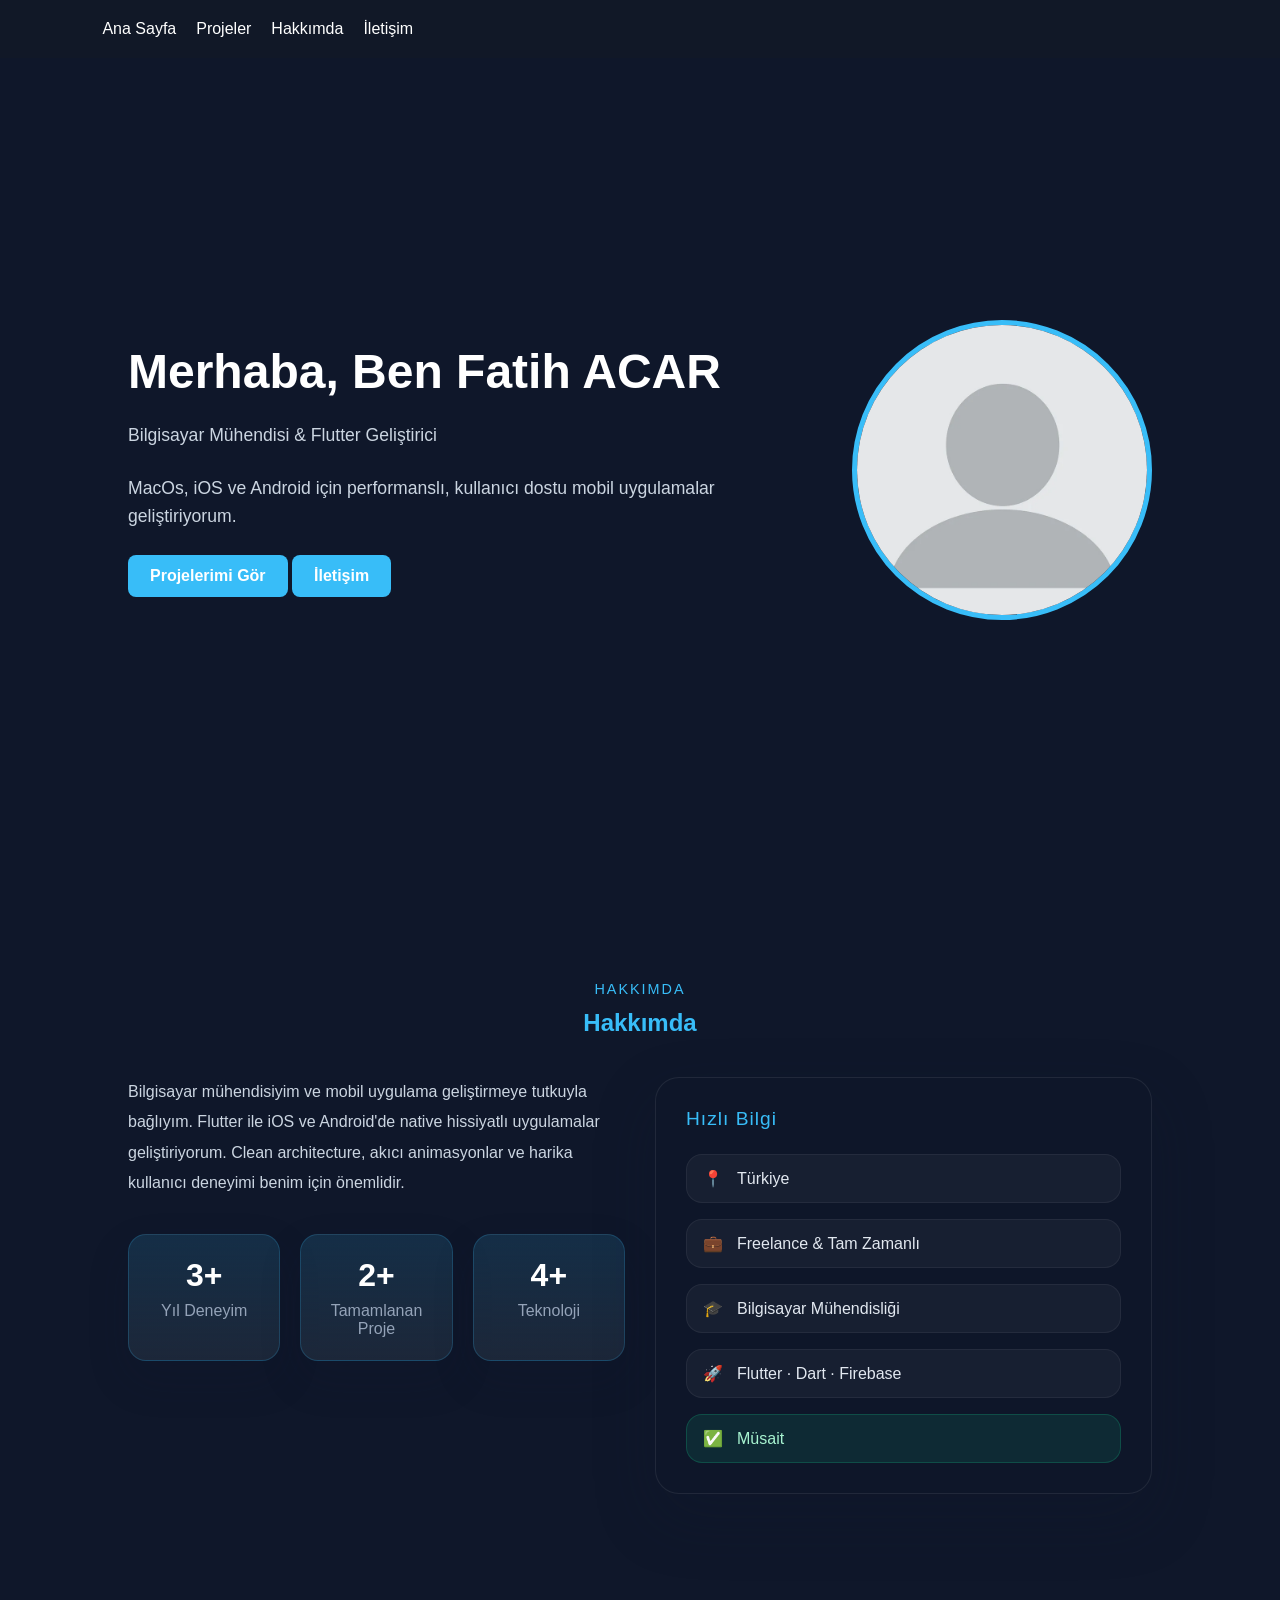
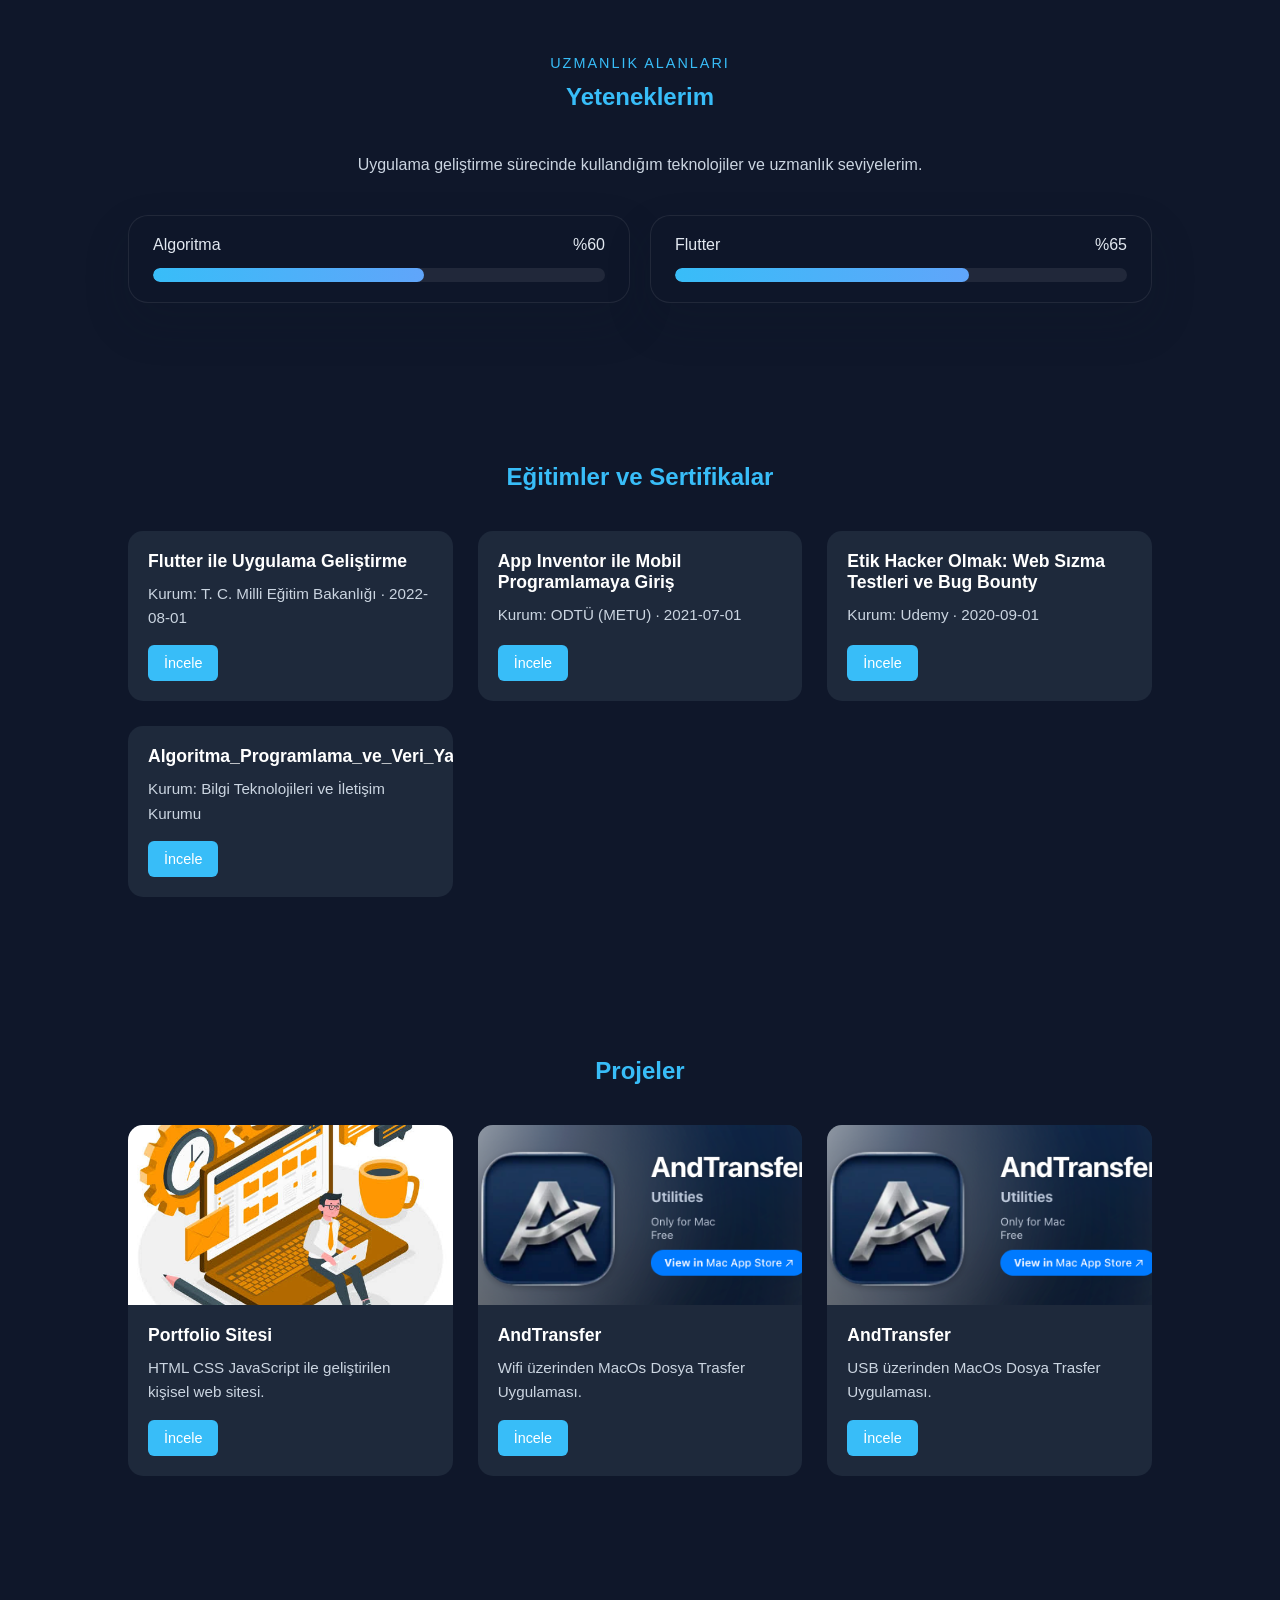
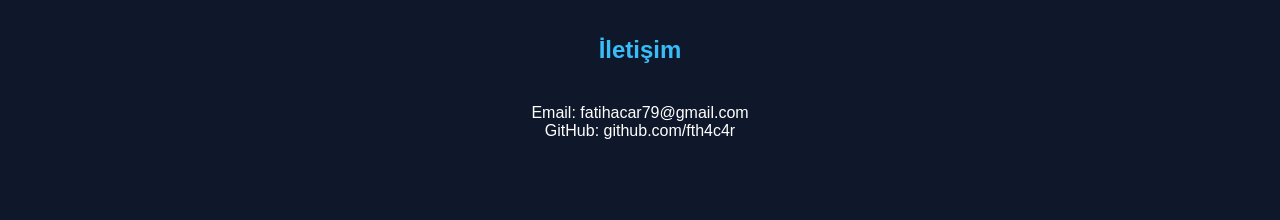
==== index.html @ d4f12c0d "Update section titles and navigation links in HTML" ====
<!DOCTYPE html>
<html lang="tr">
<head>
    <meta charset="UTF-8">
    <meta name="viewport" content="width=device-width, initial-scale=1.0">
    <title>Fatih ACAR</title>

    <link rel="stylesheet" href="css/style.css">
</head>
<body>

<nav>
    

    <ul>
        <li><a href="#home">Ana Sayfa</a></li>
       
        <li><a href="#projects">Projeler</a></li>
         <li><a href="#about">Hakkımda</a></li>
        <li><a href="#contact">İletişim</a></li>
    </ul>
</nav>

<section id="home" class="hero">

    <div class="hero-content">
        <h1>Merhaba, Ben Fatih ACAR</h1>

        <p> Bilgisayar Mühendisi & Flutter Geliştirici</p>
        <p>MacOs, iOS ve Android için performanslı, kullanıcı dostu mobil uygulamalar geliştiriyorum.</p>
        <a href="#projects" class="btn">
            Projelerimi Gör
        </a>
         <a href="#contact" class="btn">
            İletişim
        </a>
    </div>

    <img src="images/avatar.png" alt="Profil">
</section>

<section id="about">

    <div class="section-header">
        <p class="section-label">HAKKIMDA</p>
        <h2>Hakkımda</h2>
    </div>

    <div class="about-grid">
        <div>
            <p>
                Bilgisayar mühendisiyim ve mobil uygulama geliştirmeye tutkuyla bağlıyım. Flutter ile iOS ve Android'de native hissiyatlı uygulamalar geliştiriyorum. Clean architecture, akıcı animasyonlar ve harika kullanıcı deneyimi benim için önemlidir.
            </p>

            <div class="about-stats">
                <div class="stat-card">
                    <strong>3+</strong>
                    <span>Yıl Deneyim</span>
                </div>
                <div class="stat-card">
                    <strong>2+</strong>
                    <span>Tamamlanan Proje</span>
                </div>
                <div class="stat-card">
                    <strong>4+</strong>
                    <span>Teknoloji</span>
                </div>
            </div>
        </div>

        <aside class="info-card">
            <div class="info-card-title">Hızlı Bilgi</div>
            <ul class="info-list">
                <li><span>📍</span> Türkiye</li>
                <li><span>💼</span> Freelance & Tam Zamanlı</li>
                <li><span>🎓</span> Bilgisayar Mühendisliği</li>
                <li><span>🚀</span> Flutter · Dart · Firebase</li>
                <li class="available"><span>✅</span> Müsait</li>
            </ul>
        </aside>
    </div>

</section>



<section id="skills">

    <div class="section-header">
        <p class="section-label">UZMANLIK ALANLARI</p>
        <h2>Yeteneklerim</h2>
    </div>

    <p class="skills-desc">
        Uygulama geliştirme sürecinde kullandığım teknolojiler ve uzmanlık seviyelerim.
    </p>

    <div class="skills-list" id="skillContainer"></div>

</section>

<section id="achievements">

    <h2>Eğitimler ve Sertifikalar</h2>
  <p class="skills-desc">
       
    </p>

    <div class="projects" id="achievementContainer"></div>

</section>







<section id="projects">

    <h2>Projeler</h2>

    <div class="projects" id="projectContainer"></div>

</section>

<section id="contact">

    <h2>İletişim</h2>

    <p>Email: fatihacar79@gmail.com </p>
    <p>GitHub: github.com/fth4c4r</p>

</section>

<script src="js/app.js"></script>

</body>
</html>
---- css/style.css ----
*{
    margin:0;
    padding:0;
    box-sizing:border-box;
    font-family:Segoe UI,sans-serif;
}

html{
    scroll-behavior:smooth;
}

body{
    background:#0f172a;
    color:#fff;
    width:100%;
    overflow-x:hidden; /* Yatayda kaydırma çubuğu çıkmasını ve ekranın sağa doğru taşmasını engeller */
}

nav{
    position:fixed;
    top:0;
    width:100%;
    display:flex;
    justify-content:space-between;
    align-items:center;
    padding:20px 8%;
    background:#111827;
    z-index:1000;
}

.logo{
    color:#38bdf8;
    font-size:24px;
    font-weight:bold;
}

nav ul{
    display:flex;
    gap:20px;
    list-style:none;
}

nav a{
    text-decoration:none;
    color:white;
    transition: color 0.2s;
}

nav a:hover{
    color:#38bdf8;
}

.hero{
    min-height:100vh;
    display:flex;
    justify-content:space-around;
    align-items:center;
    padding:120px 10% 80px; /* Üst boşluk fixed menünün altında kalmaması için artırıldı */
    gap: 40px;
}

.hero img{
    width:300px;
    height:300px;
    object-fit: cover;
    border-radius:50%;
    border:5px solid #38bdf8;
    flex-shrink: 0;
}

.hero-content{
    flex: 1;
    min-width: 300px;
}

.hero-content h1{
    font-size:3rem;
    margin-bottom:20px;
    line-height: 1.2;
}

.hero-content p{
    margin-bottom:25px;
    color:#cbd5e1;
    font-size: 1.1rem;
    line-height: 1.6;
}

.btn{
    display:inline-block;
    background:#38bdf8;
    color:white;
    text-decoration:none;
    padding:12px 22px;
    border-radius:8px;
    font-weight: 600;
    transition: background 0.2s;
}

.btn:hover{
    background:#0ea5e9;
}

.section-header{
    text-align:center;
    margin-bottom:40px;
}

.section-label{
    color:#38bdf8;
    letter-spacing:2px;
    font-size:.9rem;
    margin-bottom:12px;
    display:inline-block;
}

.about-grid{
    display:grid;
    grid-template-columns: repeat(auto-fit, minmax(320px, 1fr)); /* Sabit 2 sütun yerine esnek ve kırılgan olmayan yapı */
    gap:30px;
    align-items:start;
}

.about-grid p{
    line-height:1.9;
    color:#cbd5e1;
    max-width:720px;
}

.about-stats{
    display:grid;
    grid-template-columns: repeat(auto-fit, minmax(140px, 1fr)); /* Küçük ekranlarda otomatik alt alta geçer */
    gap:20px;
    margin-top:35px;
}

.stat-card{
    background:linear-gradient(180deg, rgba(56,189,248,.14), rgba(30,41,59,.9));
    border:1px solid rgba(56,189,248,.2);
    border-radius:18px;
    padding:22px;
    text-align:center;
    box-shadow:0 18px 40px rgba(15,23,42,.18);
}

.stat-card strong{
    display:block;
    font-size:2rem;
    margin-bottom:8px;
    color:#fff;
}

.stat-card span{
    color:#94a3b8;
}

.info-card{
    background:rgba(15,23,42,.92);
    border:1px solid rgba(255,255,255,.08);
    border-radius:24px;
    padding:30px;
    box-shadow:0 24px 60px rgba(15,23,42,.25);
}

.info-card-title{
    font-size:1.2rem;
    margin-bottom:24px;
    color:#38bdf8;
    letter-spacing:1px;
}

.info-list{
    list-style:none;
    display:grid;
    gap:16px;
}

.info-list li{
    display:flex;
    align-items:center;
    gap:14px;
    color:#e2e8f0;
    padding:14px 16px;
    border-radius:16px;
    background:rgba(255,255,255,.04);
    border:1px solid rgba(255,255,255,.06);
}

.info-list li.available{
    background:rgba(16,185,129,.12);
    border-color:rgba(16,185,129,.25);
    color:#a7f3d0;
}

.skills-desc{
    max-width:760px;
    margin:0 auto 35px;
    color:#cbd5e1;
    text-align:center;
    line-height:1.8;
}

.skills-list{
    display:grid;
    grid-template-columns:repeat(auto-fit,minmax(300px,1fr));
    gap:20px;
}

.skill-item{
    background:rgba(15,23,42,.9);
    border:1px solid rgba(255,255,255,.08);
    border-radius:20px;
    padding:20px 24px;
    box-shadow:0 20px 45px rgba(15,23,42,.2);
}

.skill-title{
    display:flex;
    justify-content:space-between;
    align-items:center;
    margin-bottom:14px;
    color:#e2e8f0;
}

.skill-bar{
    width:100%;
    height:14px;
    background:rgba(255,255,255,.08);
    border-radius:999px;
    overflow:hidden;
}

.skill-fill{
    display:block;
    height:100%;
    width:0%;
    border-radius:999px;
    background:linear-gradient(90deg, #38bdf8, #60a5fa);
    transition:width .9s ease;
}

.skill-100{width:100%;}
.skill-75{width:75%;}
.skill-60{width:60%;}

.achievement-grid{
    display:grid;
    grid-template-columns: repeat(auto-fit, minmax(280px, 1fr)); /* Mobilde alt alta gelmesi için güncellendi */
    gap:24px;
    margin-top:30px;
}

.achievement-card{
    background:rgba(15,23,42,.92);
    border:1px solid rgba(255,255,255,.06);
    border-radius:28px;
    padding:28px;
    box-shadow:0 24px 55px rgba(15,23,42,.22);
    transition:.3s;
}

.achievement-card:hover{
    transform:translateY(-6px);
    border-color:rgba(56,189,248,.3);
}

.achievement-index{
    display:inline-flex;
    align-items:center;
    justify-content:center;
    width:44px;
    height:44px;
    border-radius:14px;
    background:rgba(56,189,248,.16);
    color:#38bdf8;
    font-weight:700;
    margin-bottom:20px;
}

.achievement-card h3{
    margin-bottom:12px;
    font-size:1.15rem;
}

.achievement-meta{
    color:#94a3b8;
    margin-bottom:22px;
    line-height:1.75;
}

.achievement-link{
    color:#38bdf8;
    text-decoration:none;
    font-weight:600;
}

.achievement-link:hover{
    text-decoration:underline;
}

section{
    padding:80px 10%;
}

section h2{
    text-align:center;
    margin-bottom:40px;
    color:#38bdf8;
}

.projects{
    display:grid;
    grid-template-columns:repeat(auto-fit,minmax(280px,1fr)); /* Çok küçük kart görünümünü engellemek için minimum sınır 280px yapıldı */
    gap:25px;
    max-width:1200px;
    margin:0 auto;
}

.project-card{
    background:#1e293b;
    border-radius:15px;
    overflow:hidden;
    transition:.3s;
    height:100%;
    display:flex;
    flex-direction:column;
}

.project-card:hover{
    transform:translateY(-8px);
    box-shadow:0 12px 24px rgba(56,189,248,.15);
}

.project-card img{
    width:100%;
    height:180px;
    object-fit:cover;
    flex-shrink:0;
}

.project-content{
    padding:20px;
    flex-grow:1;
    display:flex;
    flex-direction:column;
}

.project-content h3{
    margin-bottom:10px;
    font-size:1.1rem;
}

.project-content p{
    margin-bottom:15px;
    color:#cbd5e1;
    flex-grow:1;
    font-size:0.95rem;
    line-height:1.6;
}

.project-btn{
    background:#38bdf8;
    color:white;
    text-decoration:none;
    padding:10px 16px;
    border-radius:6px;
    align-self:flex-start;
    font-size:0.9rem;
    transition:.2s;
}

.project-btn:hover{
    background:#0ea5e9;
}

#contact{
    text-align:center;
}


/* ==========================================================================
   YENİLENMİŞ RESPONSIVE KATMANI (MEDIA QUERIES)
   ========================================================================== */

/* 1. TABLET VE KÜÇÜK DIZÜSTÜ BİLGİSAYARLAR (Maksimum 1024px) */
@media(max-width: 1024px) {
    nav {
        padding: 20px 5%;
    }
    
    section {
        padding: 60px 5%;
    }
    
    .hero {
        padding: 120px 5% 60px;
    }
}

/* 2. MOBİL CİHAZLAR (Maksimum 768px) */
@media(max-width:768px){
    nav{
        flex-direction:column;
        gap:15px;
        padding: 15px 20px;
        position: static; /* Mobilde sayfa üstüne sabit kalıp içeriği kapatmaması için esnetildi */
    }

    nav ul {
        gap: 15px;
        flex-wrap: wrap;
        justify-content: center;
    }

    .hero{
        text-align:center;
        flex-direction: column-reverse; /* Mobilde önce yazı, sonra resim görünmesi için ideal dizilim */
        min-height: auto;
        padding-top: 40px;
    }

    .hero img{
        width: 240px;
        height: 240px;
        margin-top: 0;
    }

    .hero-content h1 {
        font-size: 2.2rem;
    }

    .about-grid {
        grid-template-columns: 1fr; /* Mobilde hakkımda yazısı ve info kartı alt alta gelir */
    }

    .about-stats {
        grid-template-columns: repeat(2, 1fr); /* İstatistikler mobilde 2'li düzen olur */
    }

    .projects{
        grid-template-columns: repeat(auto-fit, minmax(240px, 1fr));
        gap:20px;
    }

    .project-card img{
        height:160px;
    }
}

/* 3. KÜÇÜK MOBİL CİHAZLAR (Maksimum 480px) */
@media(max-width:480px){
    .hero-content h1 {
        font-size: 1.8rem;
    }

    .about-stats {
        grid-template-columns: 1fr; /* Çok küçük ekranlarda istatistikler tek sütun */
    }

    .skills-list {
        grid-template-columns: 1fr; /* Yetenekler listesi tek sütun */
    }

    .achievement-grid {
        grid-template-columns: 1fr; /* Başarılar tek sütun */
    }

    .projects{
        grid-template-columns: 1fr;
        gap:16px;
    }

    .project-card img{
        height:140px;
    }

    .project-content{
        padding:15px;
    }

    .project-content h3{
        font-size:1rem;
    }

    .project-content p{
        font-size:0.85rem;
    }

    .project-btn{
        padding:8px 14px;
        font-size:0.85rem;
        width: 100%; /* Mobilde butonun kolay tıklanması için tam genişlik */
        text-align: center;
    }
}
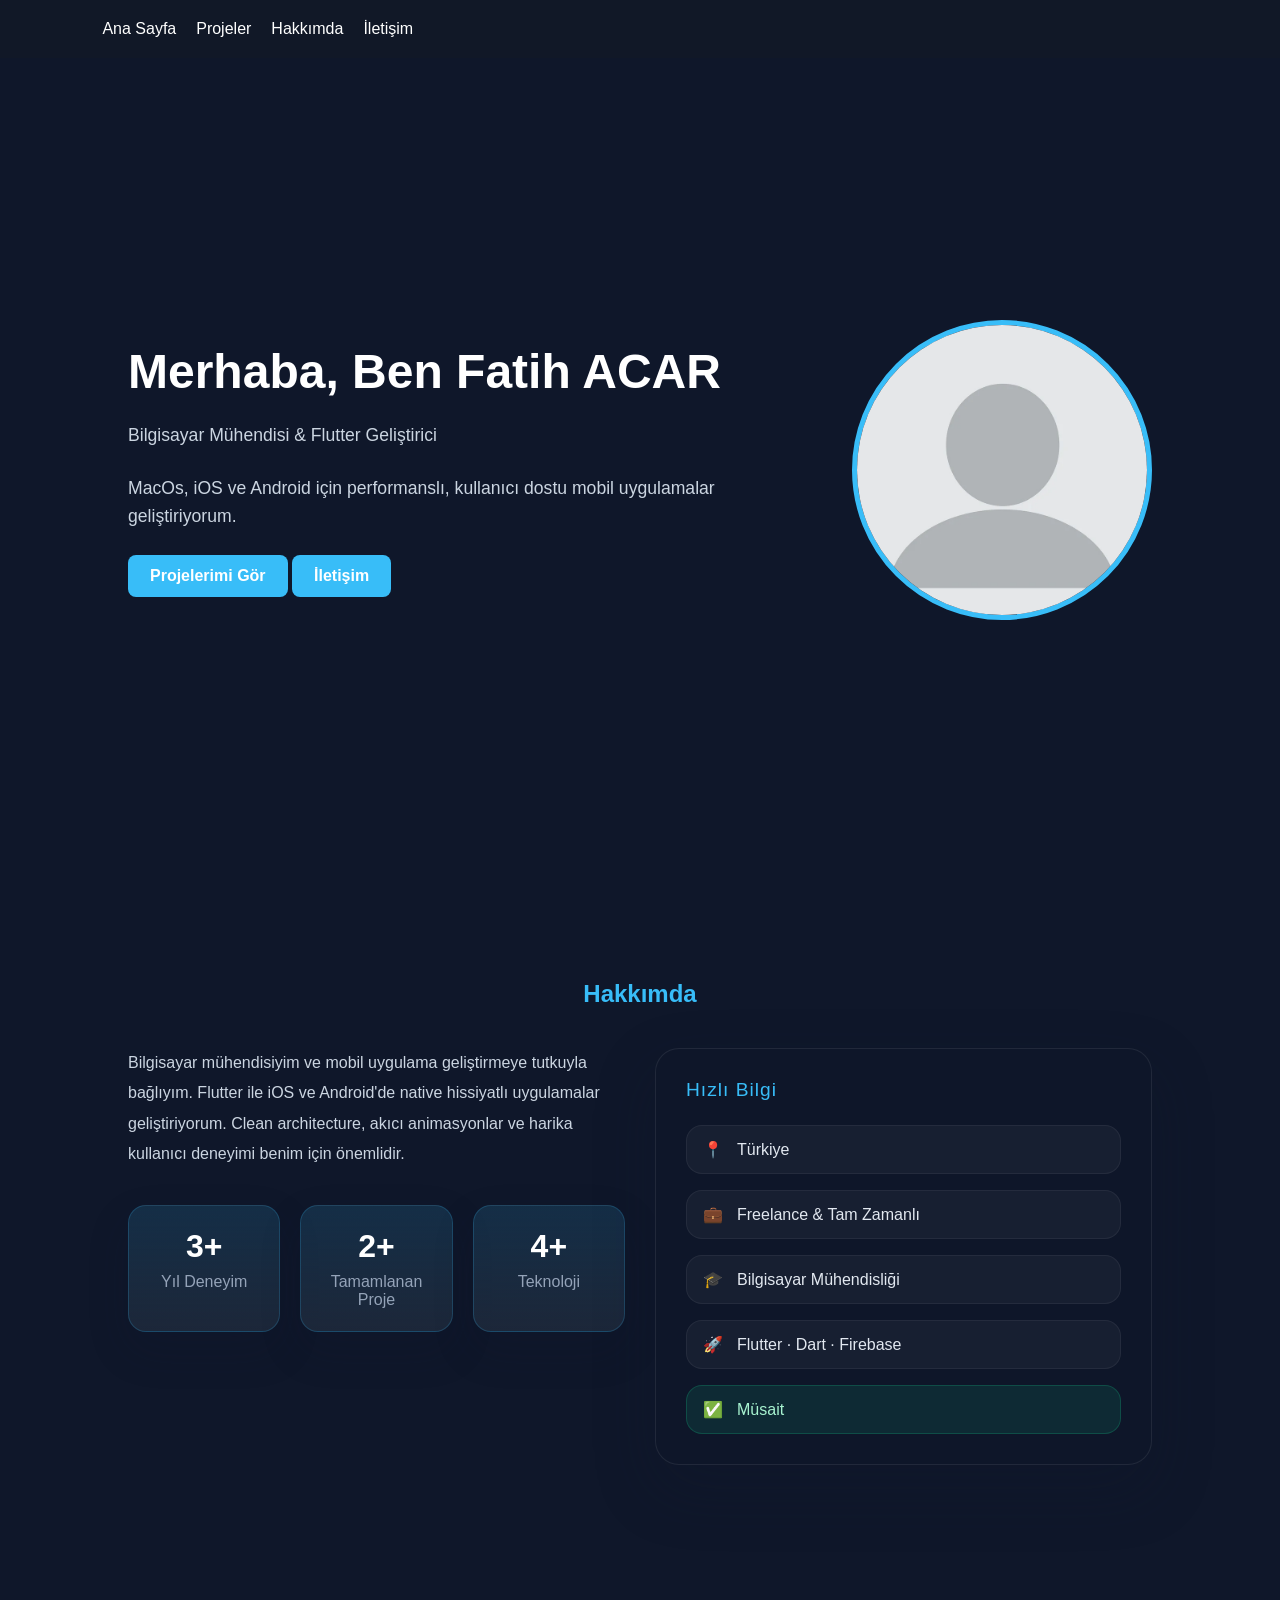
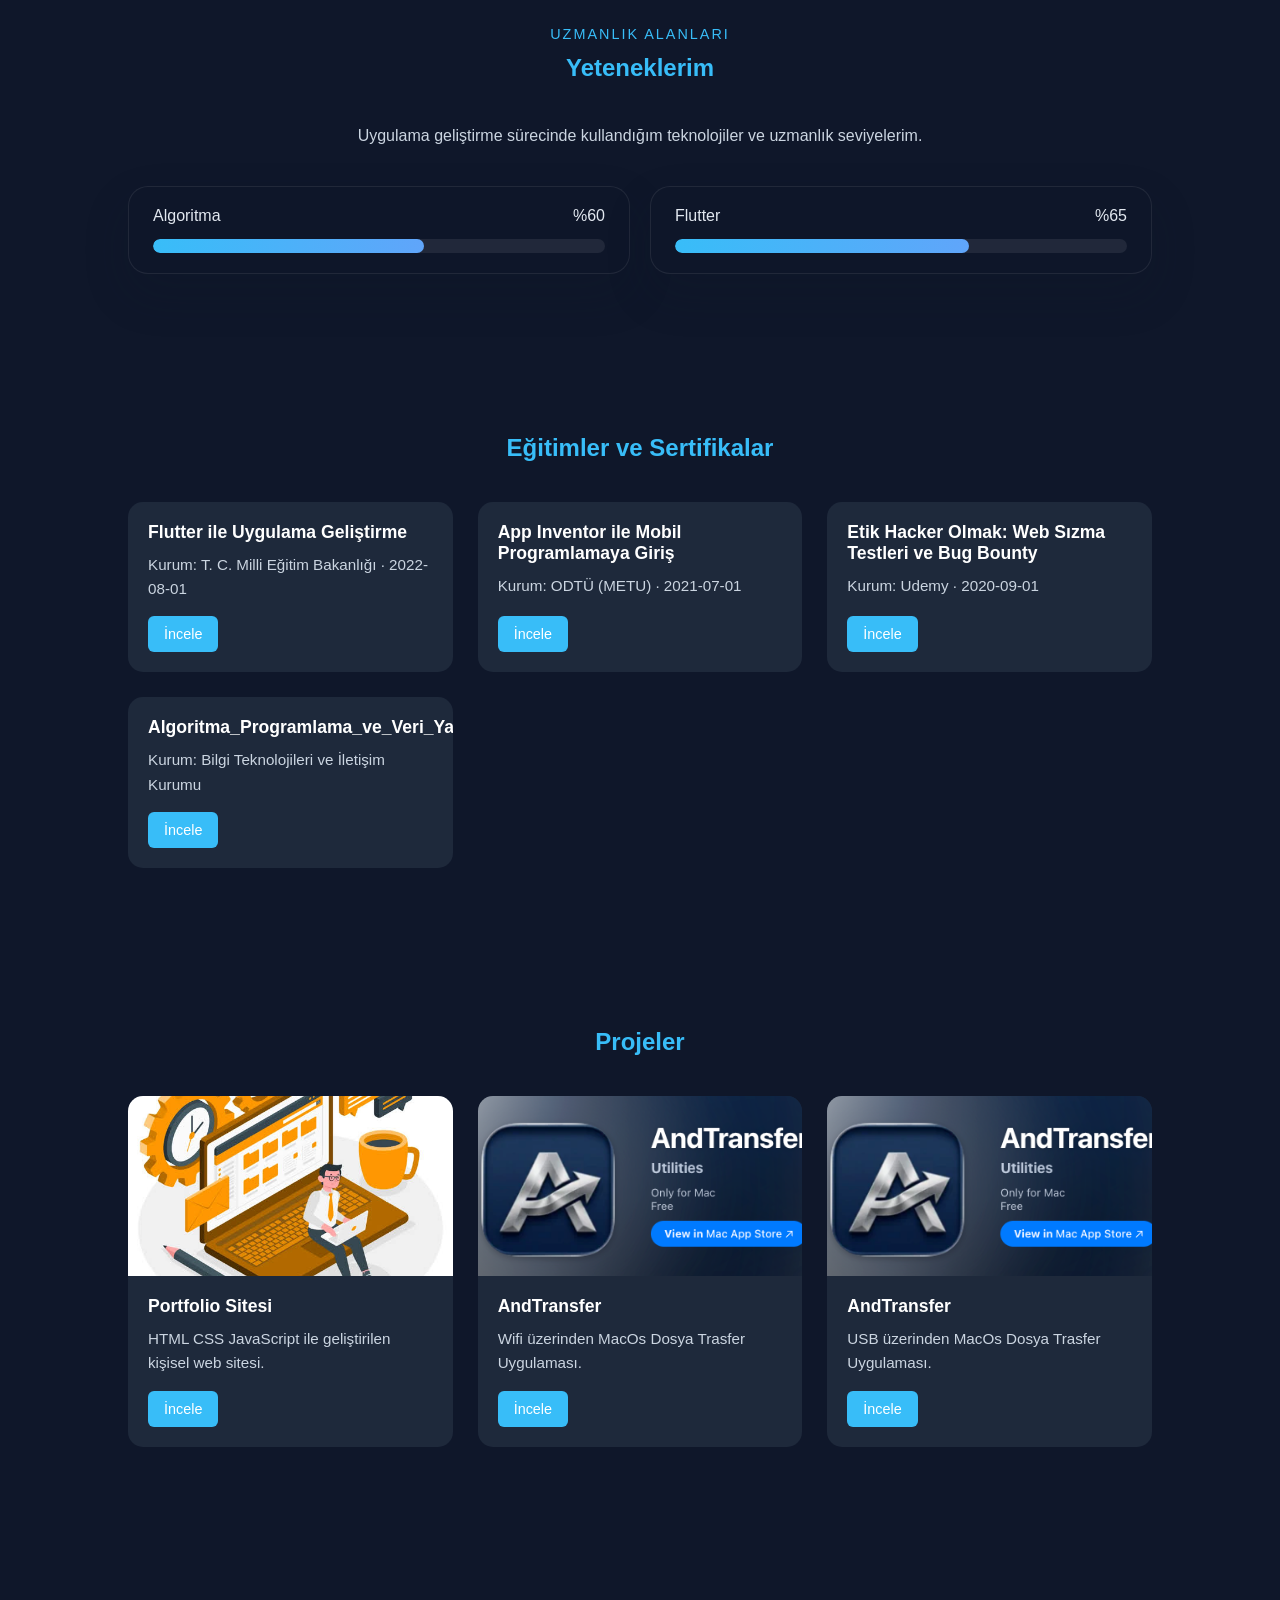
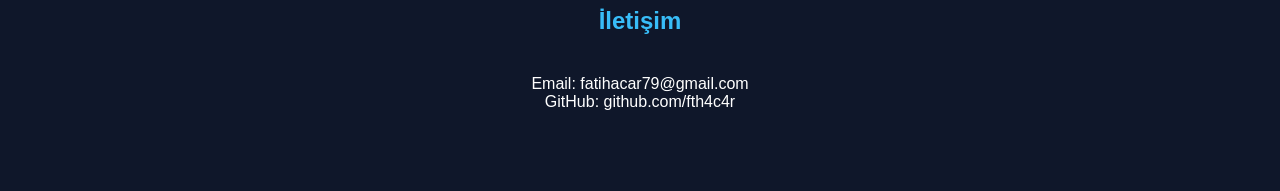
==== commit 6c638473: "Fix typo in 'Hakkımda' section label" ====
--- a/index.html
+++ b/index.html
@@ -42,7 +42,7 @@
 <section id="about">
 
     <div class="section-header">
-        <p class="section-label">HAKKIMDA</p>
+       
         <h2>Hakkımda</h2>
     </div>
 
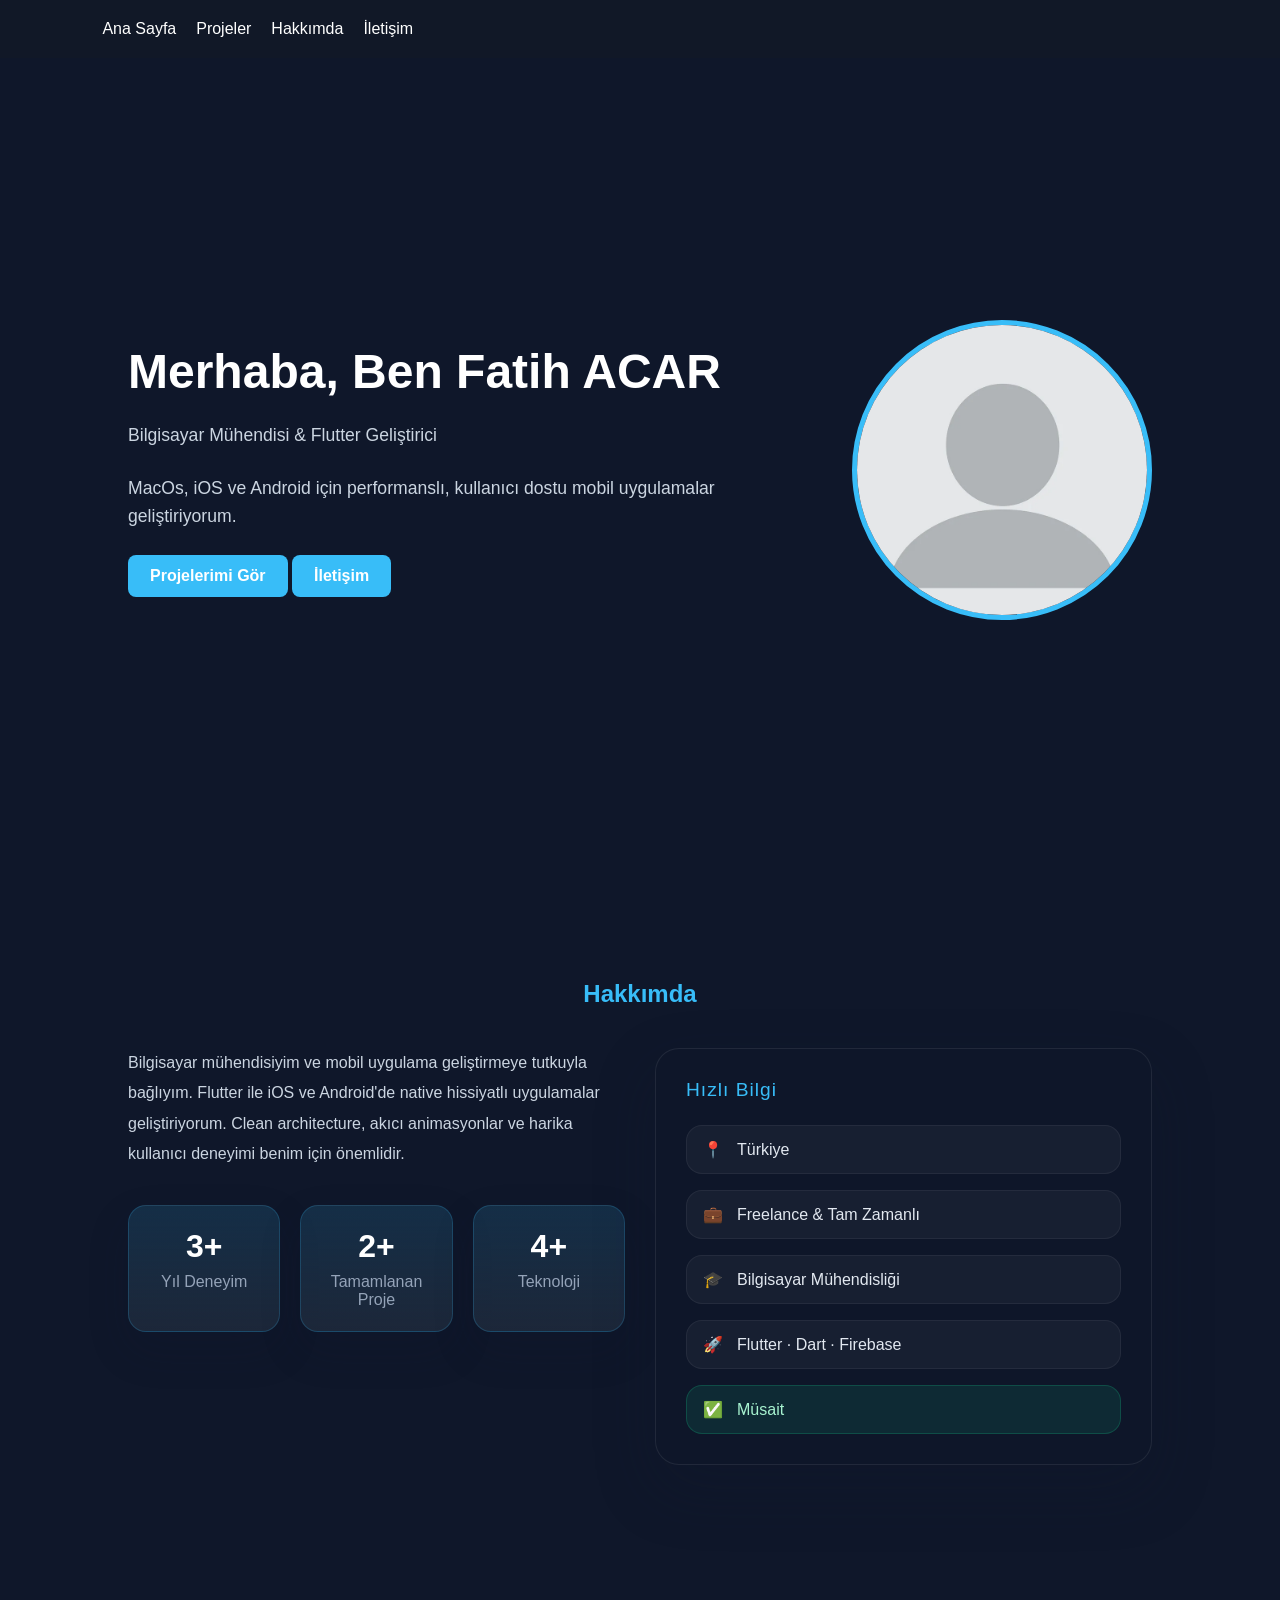
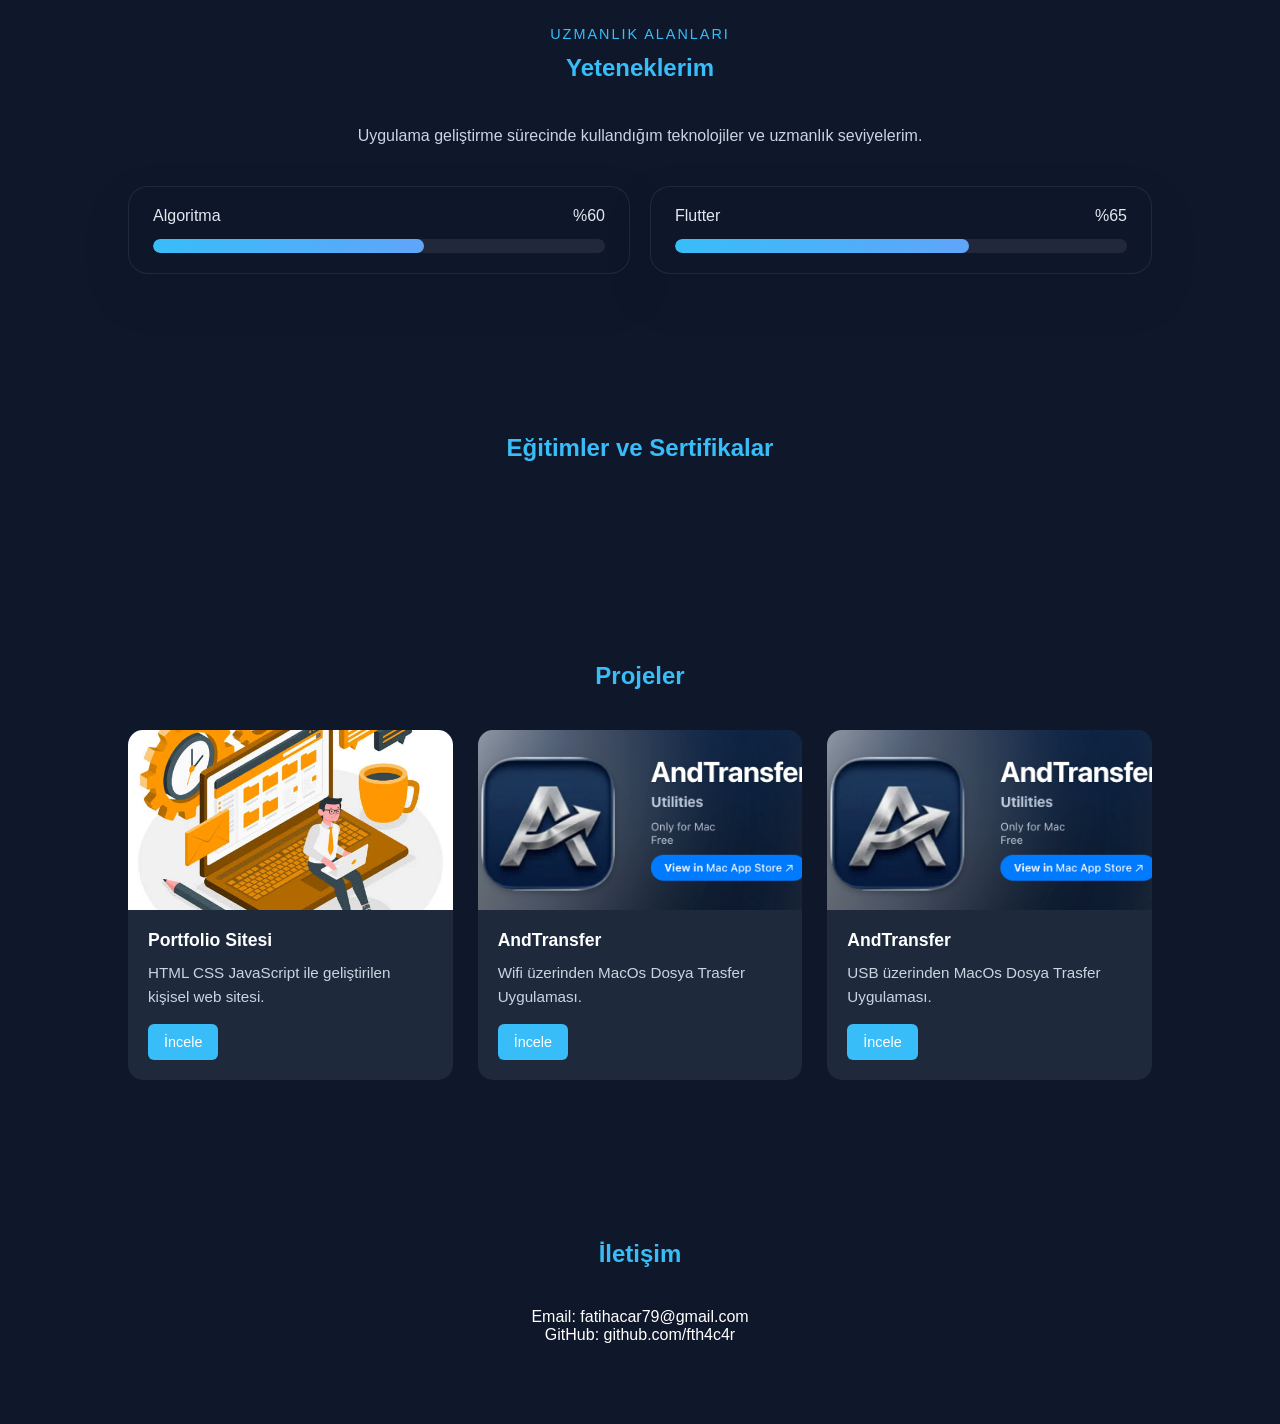
==== commit 602d9076: "Remove empty line in navigation section" ====
--- a/index.html
+++ b/index.html
@@ -11,7 +11,6 @@
 
 <nav>
     
-
     <ul>
         <li><a href="#home">Ana Sayfa</a></li>
        
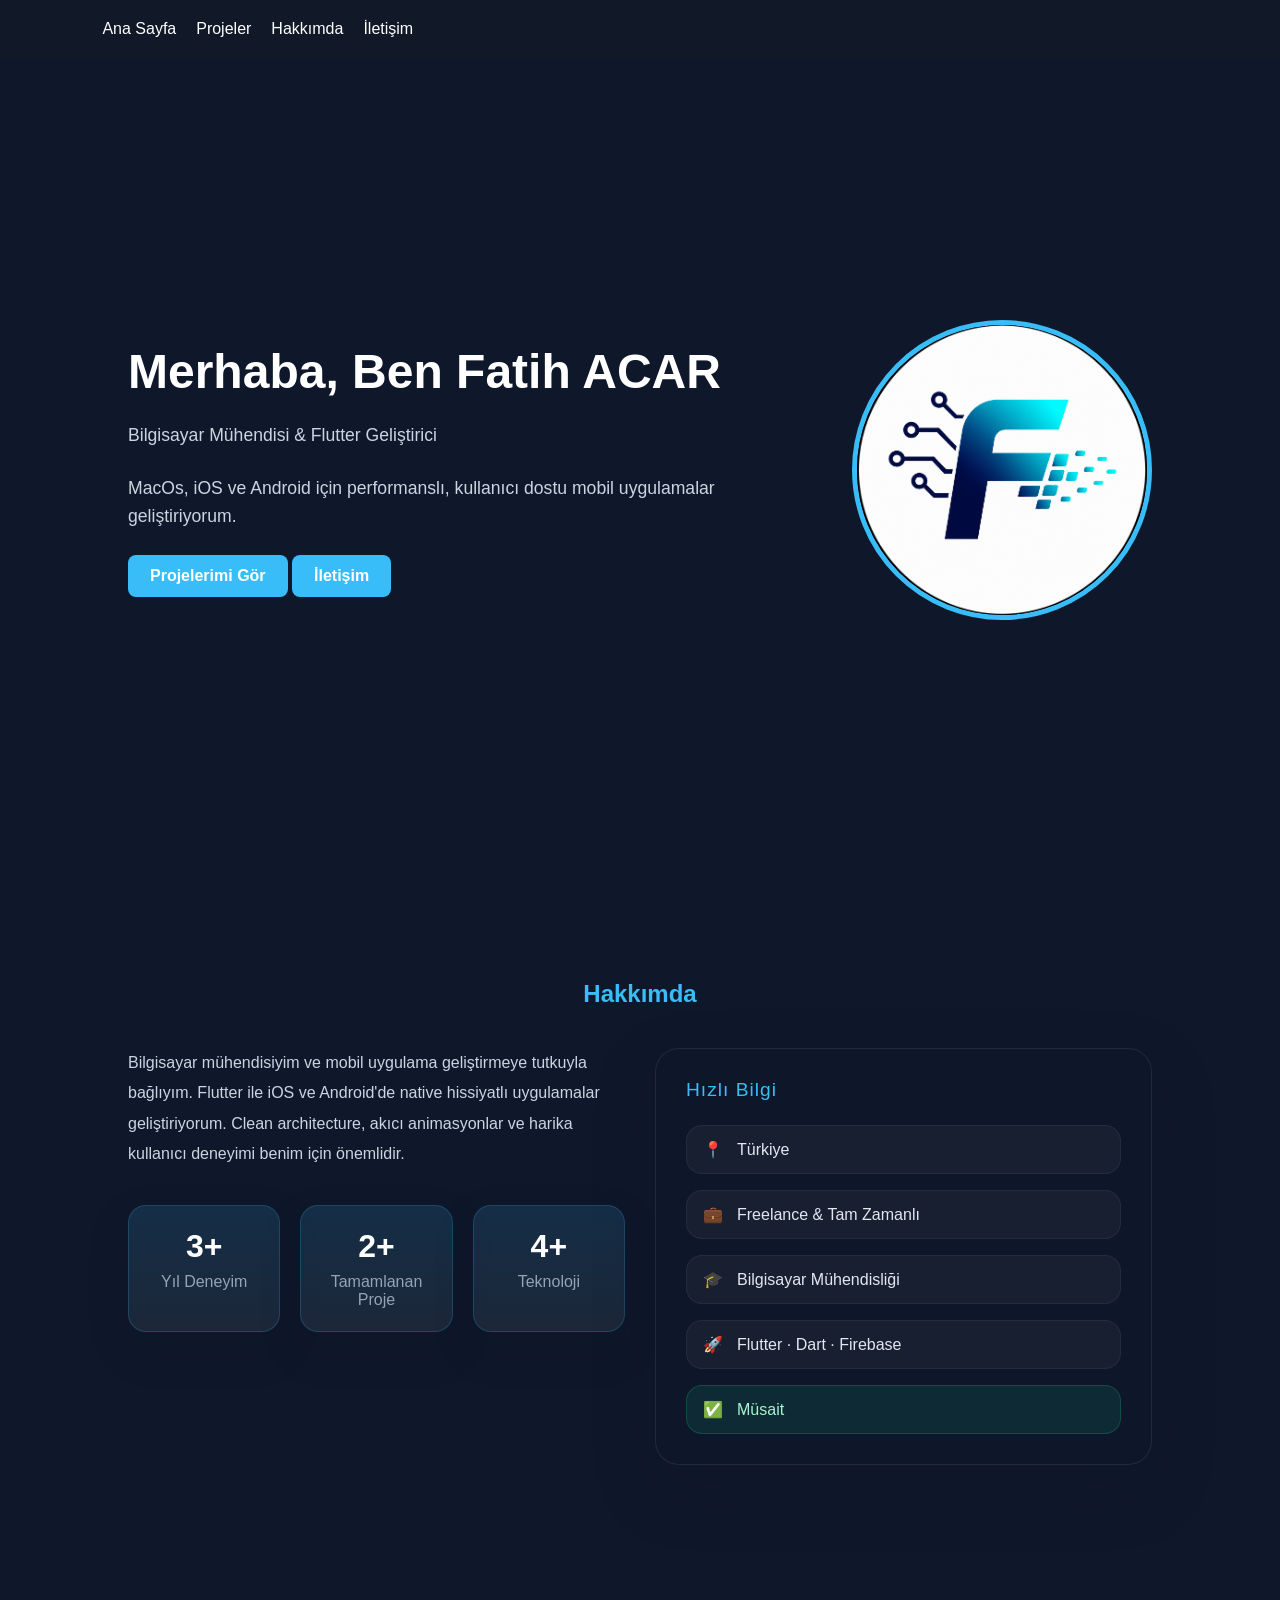
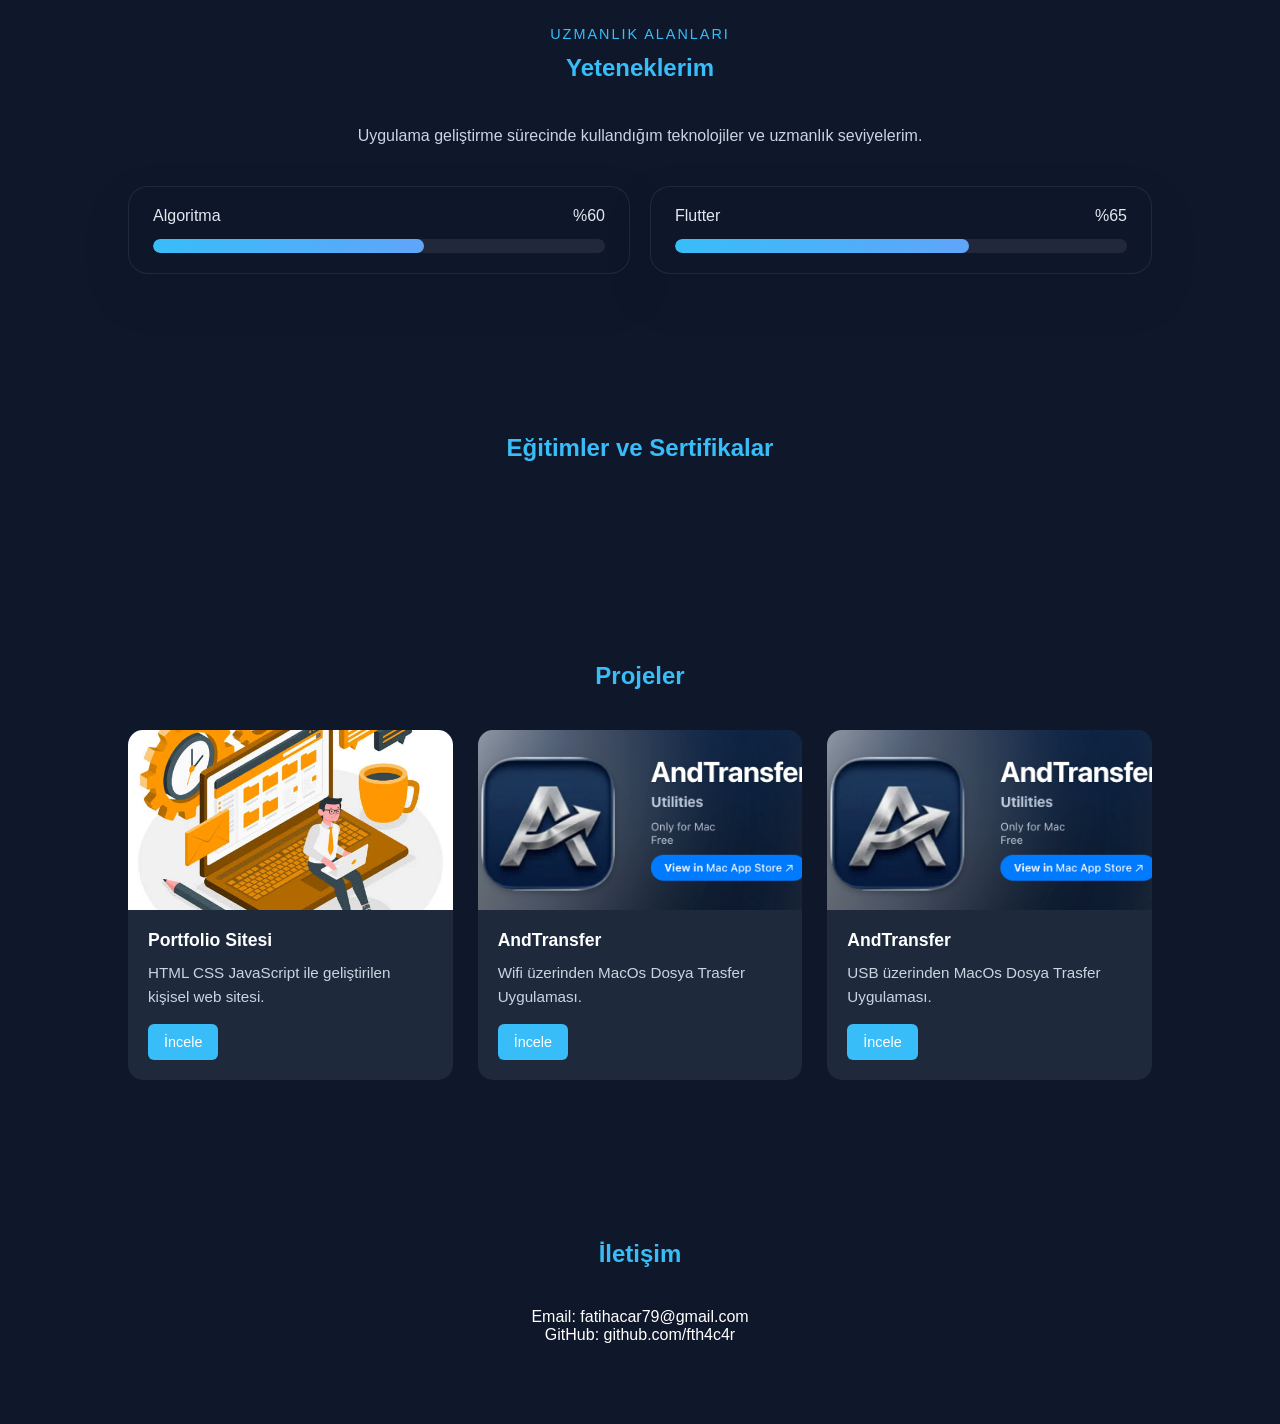
==== commit 41830cd2: "Change avatar image source to favicon.ico" ====
--- a/index.html
+++ b/index.html
@@ -4,7 +4,7 @@
     <meta charset="UTF-8">
     <meta name="viewport" content="width=device-width, initial-scale=1.0">
     <title>Fatih ACAR</title>
-
+ <link rel="icon" type="image/x-icon" href="images/favicon.ico">
     <link rel="stylesheet" href="css/style.css">
 </head>
 <body>
@@ -35,7 +35,7 @@
         </a>
     </div>
 
-    <img src="images/avatar.png" alt="Profil">
+    <img src="images/favicon.ico" alt="Profil">
 </section>
 
 <section id="about">
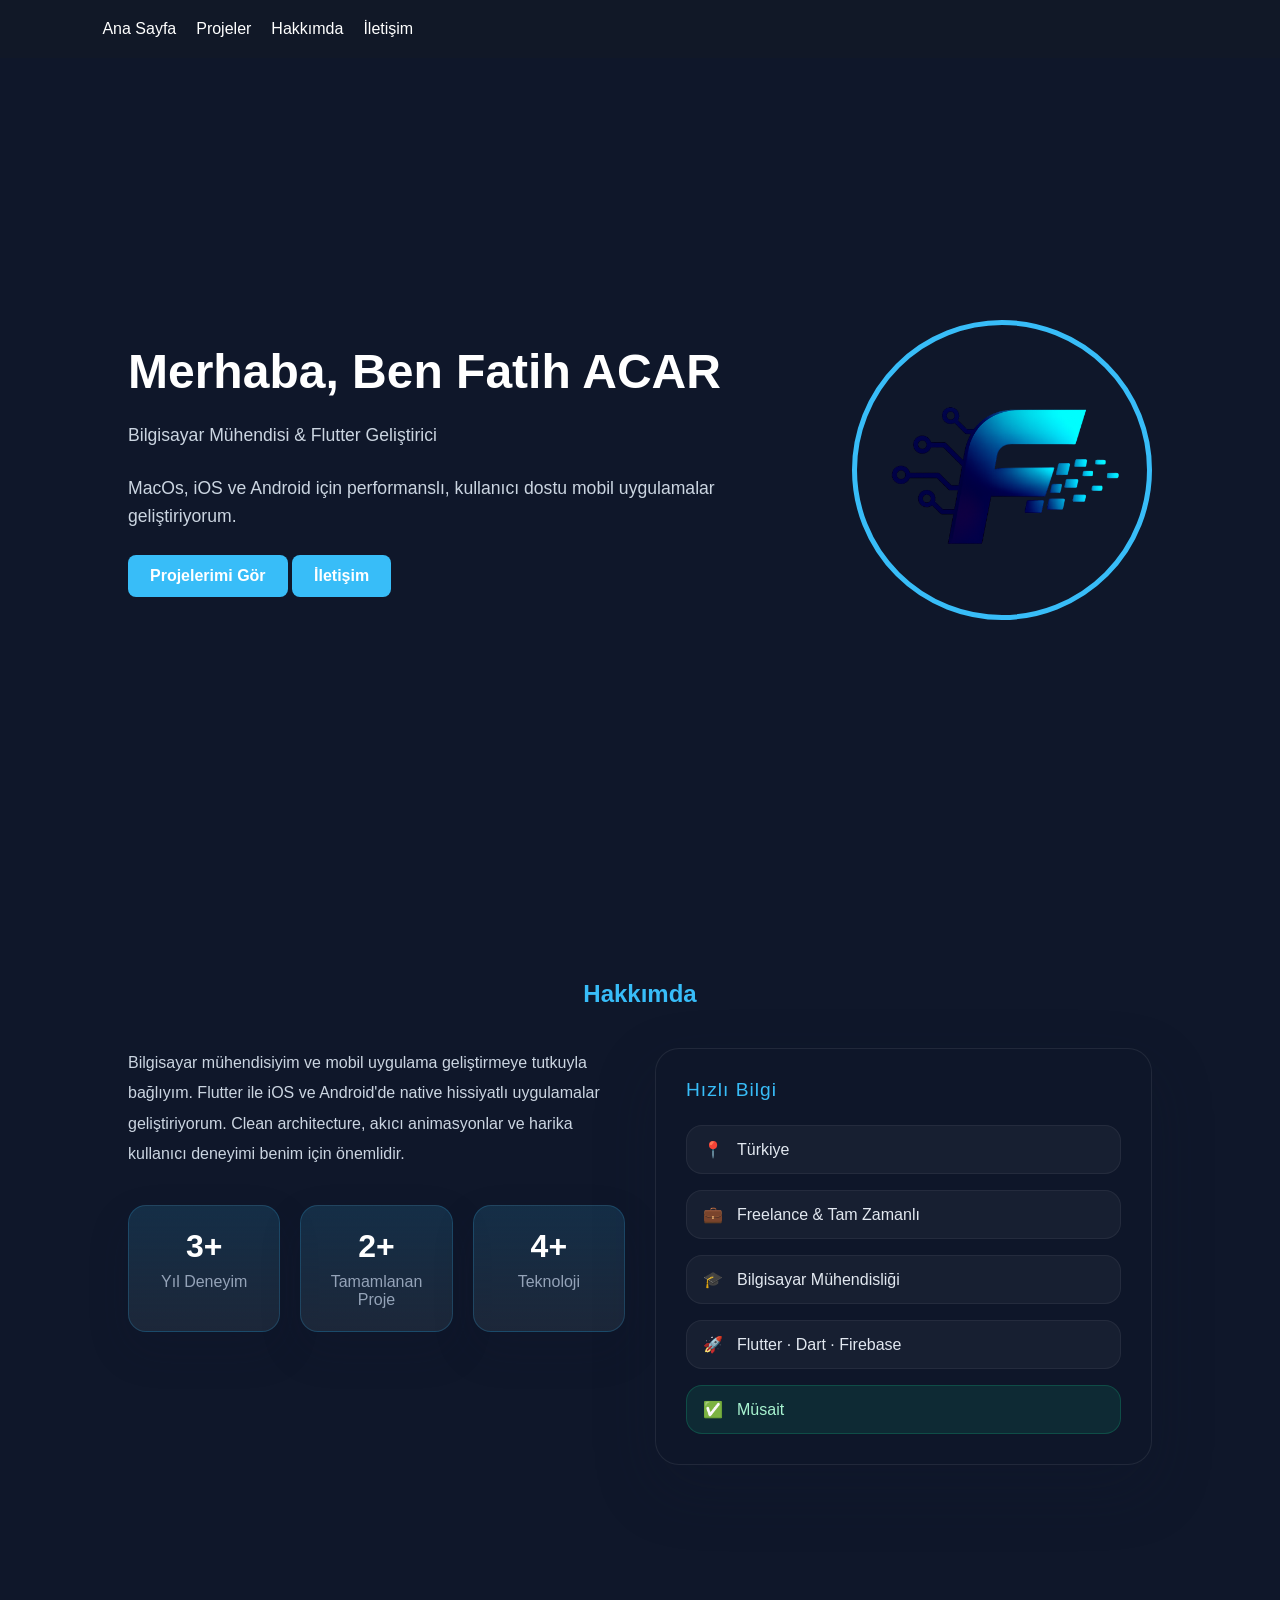
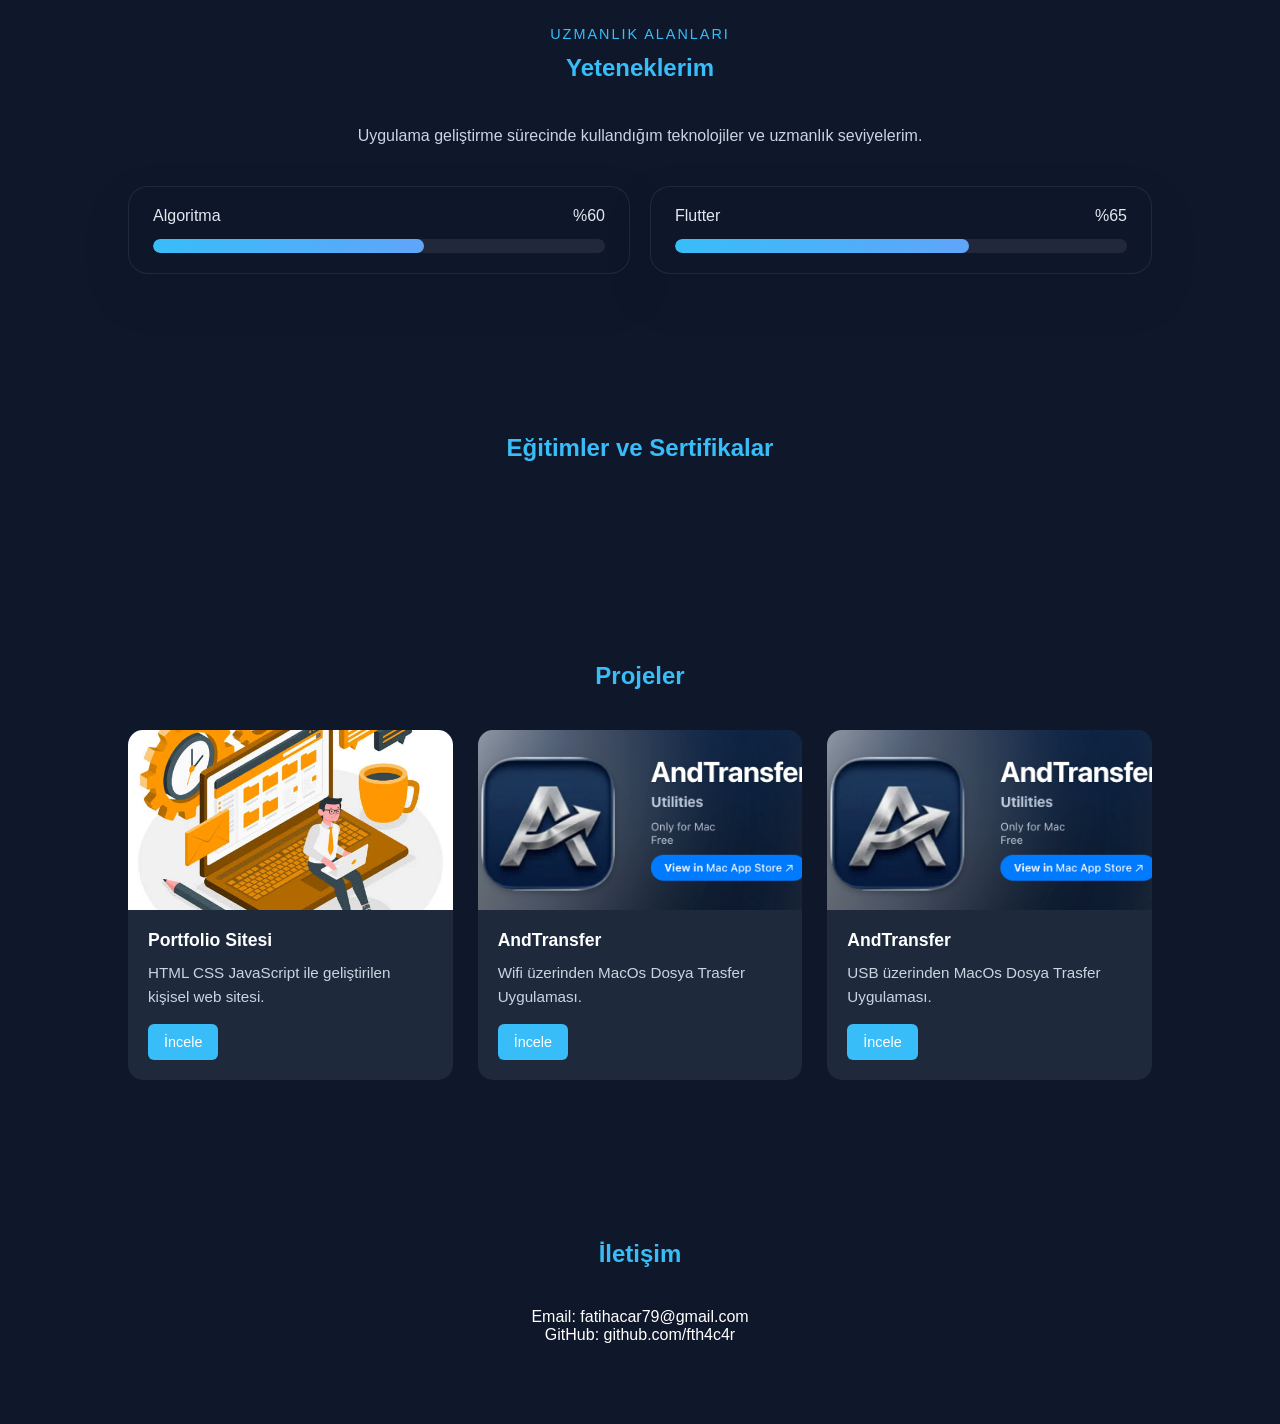
==== commit e47da429: "Rename projects div to achievements div" ====
--- a/index.html
+++ b/index.html
@@ -105,7 +105,7 @@
        
     </p>
 
-    <div class="projects" id="achievementContainer"></div>
+    <div class="achievements" id="achievementContainer"></div>
 
 </section>
 
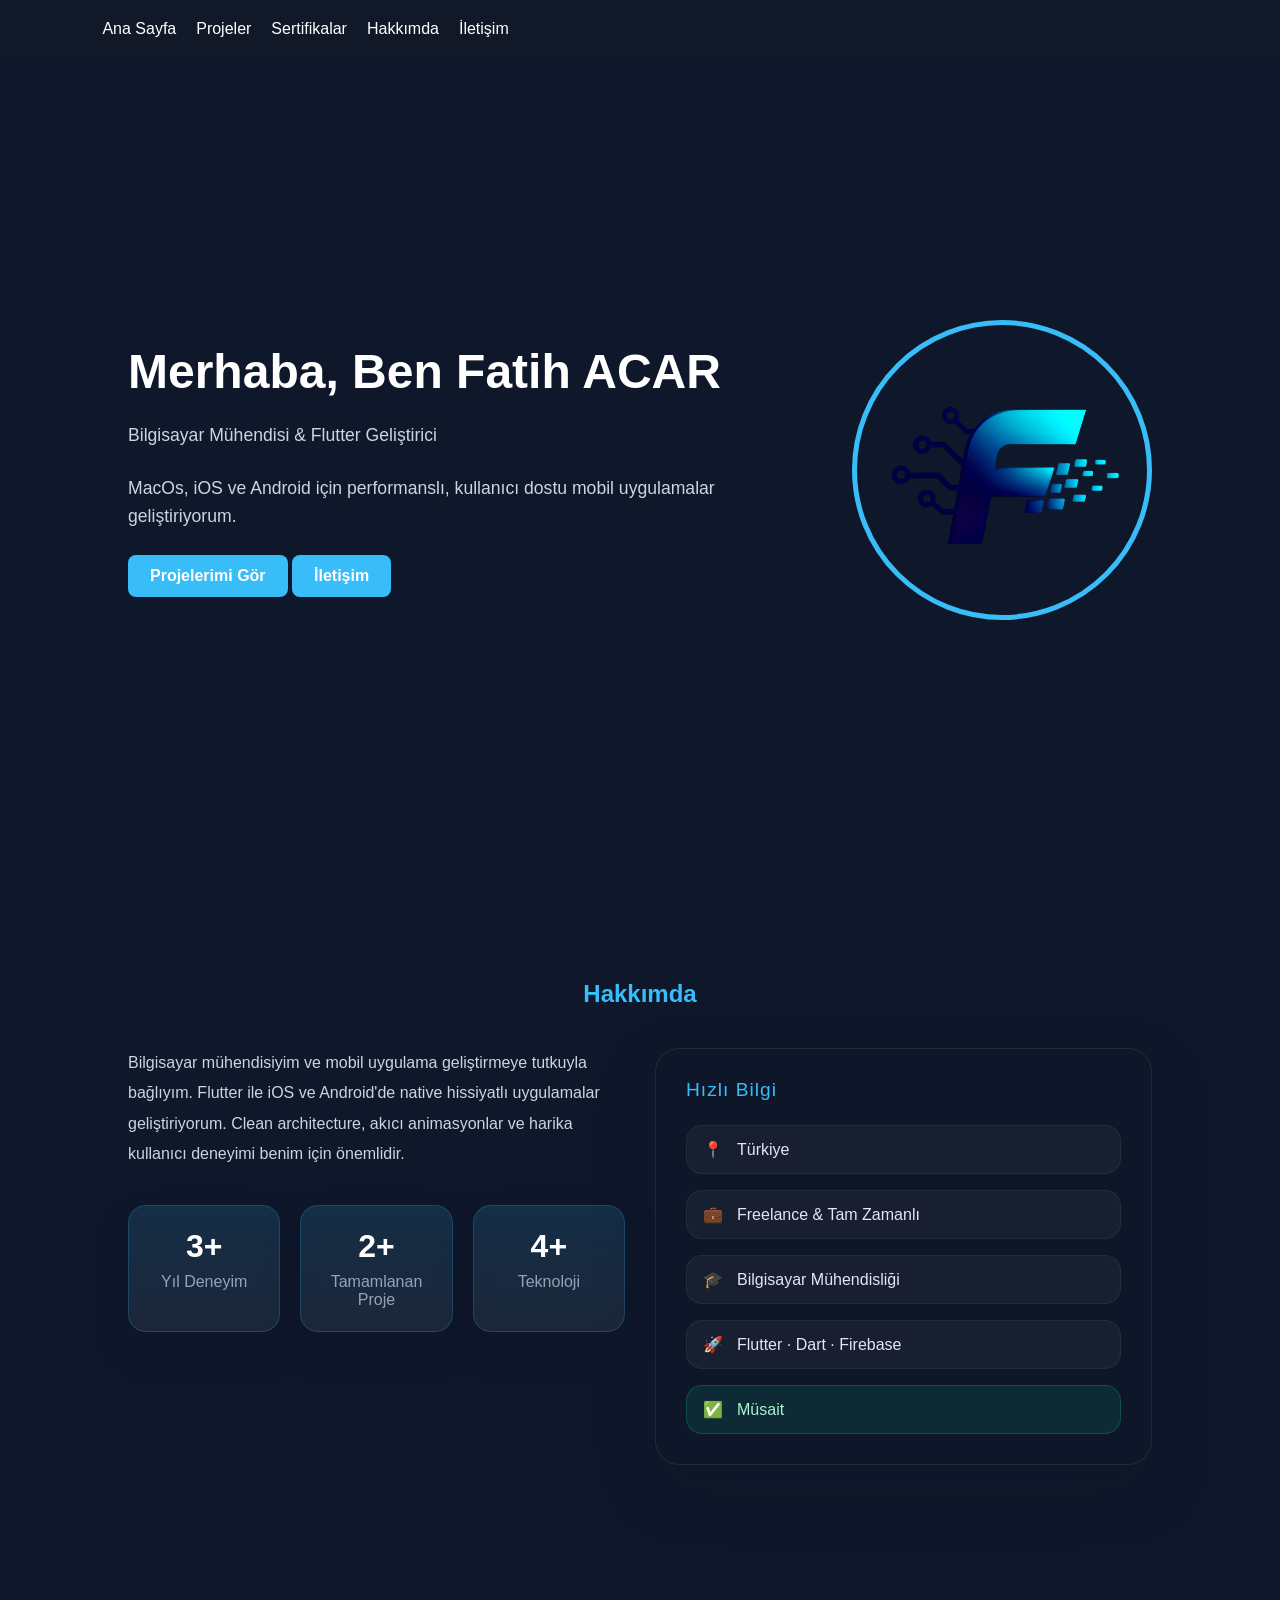
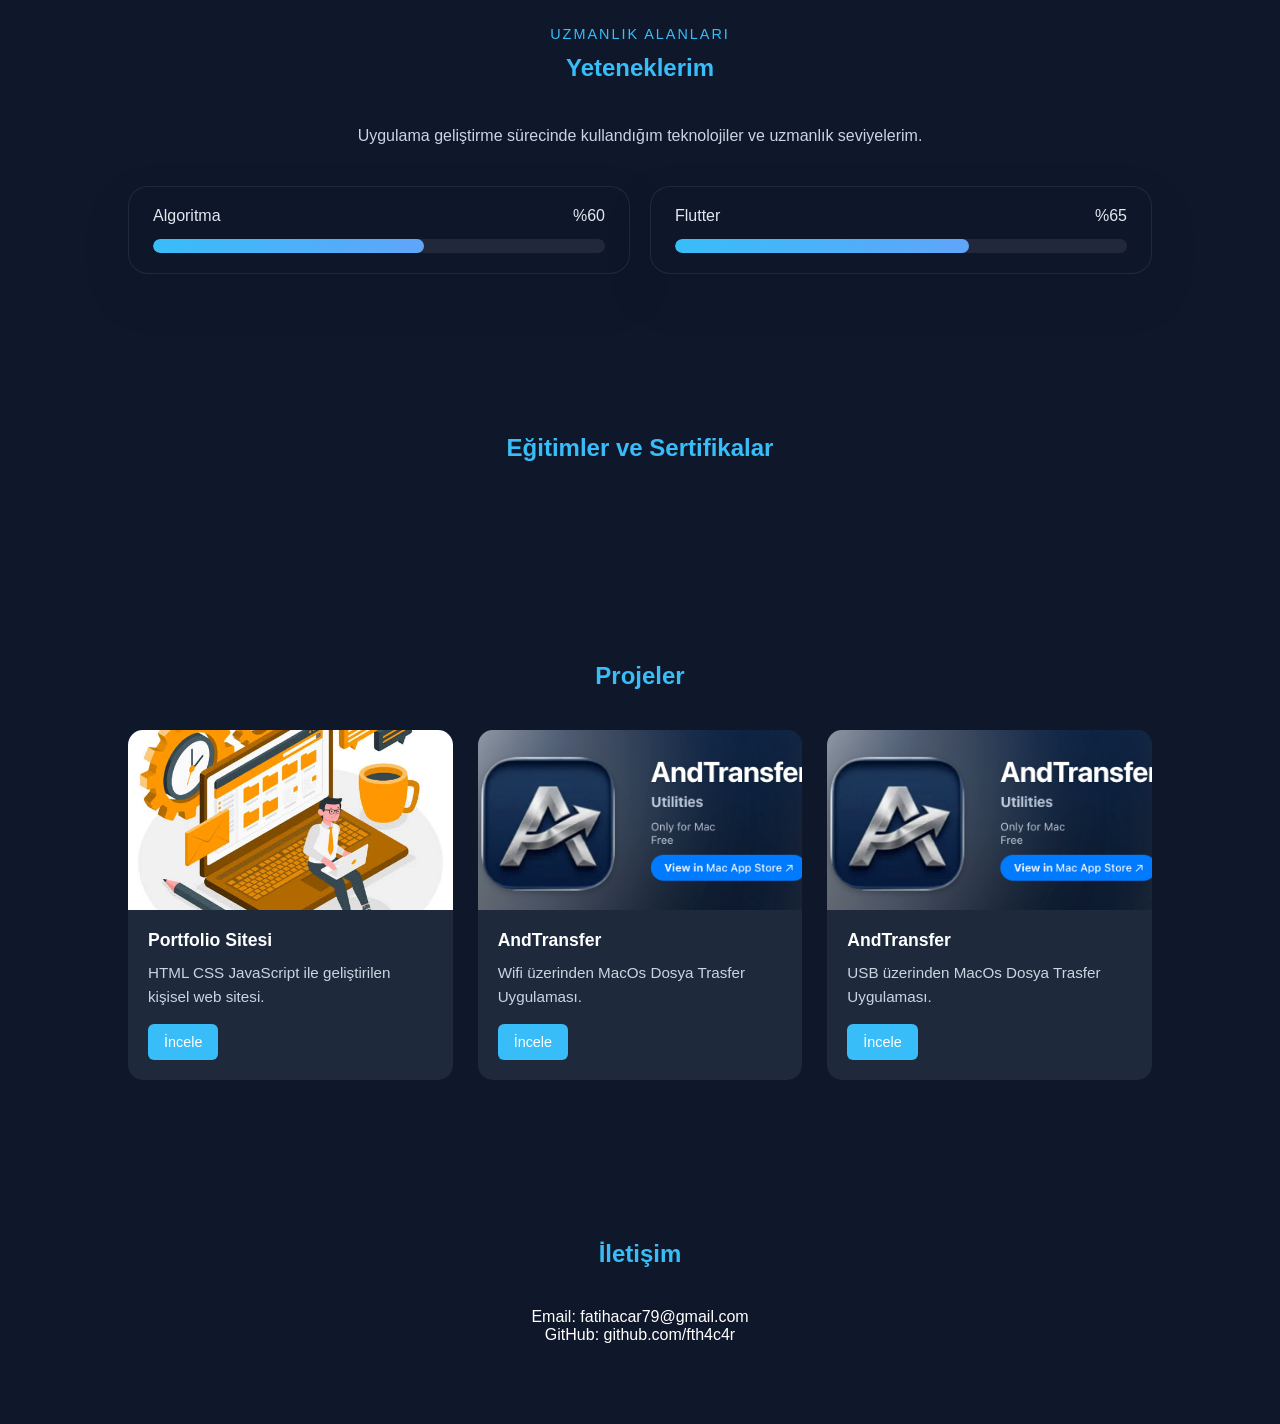
==== commit 0bb6d59f: "Add achievements link to navigation menu" ====
--- a/index.html
+++ b/index.html
@@ -13,8 +13,8 @@
     
     <ul>
         <li><a href="#home">Ana Sayfa</a></li>
-       
         <li><a href="#projects">Projeler</a></li>
+        <li><a href="#achievements">Sertifikalar</a></li>
          <li><a href="#about">Hakkımda</a></li>
         <li><a href="#contact">İletişim</a></li>
     </ul>
@@ -78,58 +78,33 @@
             </ul>
         </aside>
     </div>
-
 </section>
 
-
-
 <section id="skills">
-
     <div class="section-header">
         <p class="section-label">UZMANLIK ALANLARI</p>
         <h2>Yeteneklerim</h2>
     </div>
-
     <p class="skills-desc">
         Uygulama geliştirme sürecinde kullandığım teknolojiler ve uzmanlık seviyelerim.
     </p>
-
     <div class="skills-list" id="skillContainer"></div>
-
 </section>
 
 <section id="achievements">
-
     <h2>Eğitimler ve Sertifikalar</h2>
-  <p class="skills-desc">
-       
-    </p>
-
-    <div class="achievements" id="achievementContainer"></div>
-
+    <div class="projects" id="achievementContainer"></div>
 </section>
 
-
-
-
-
-
-
 <section id="projects">
-
     <h2>Projeler</h2>
-
     <div class="projects" id="projectContainer"></div>
-
 </section>
 
 <section id="contact">
-
     <h2>İletişim</h2>
-
     <p>Email: fatihacar79@gmail.com </p>
     <p>GitHub: github.com/fth4c4r</p>
-
 </section>
 
 <script src="js/app.js"></script>
